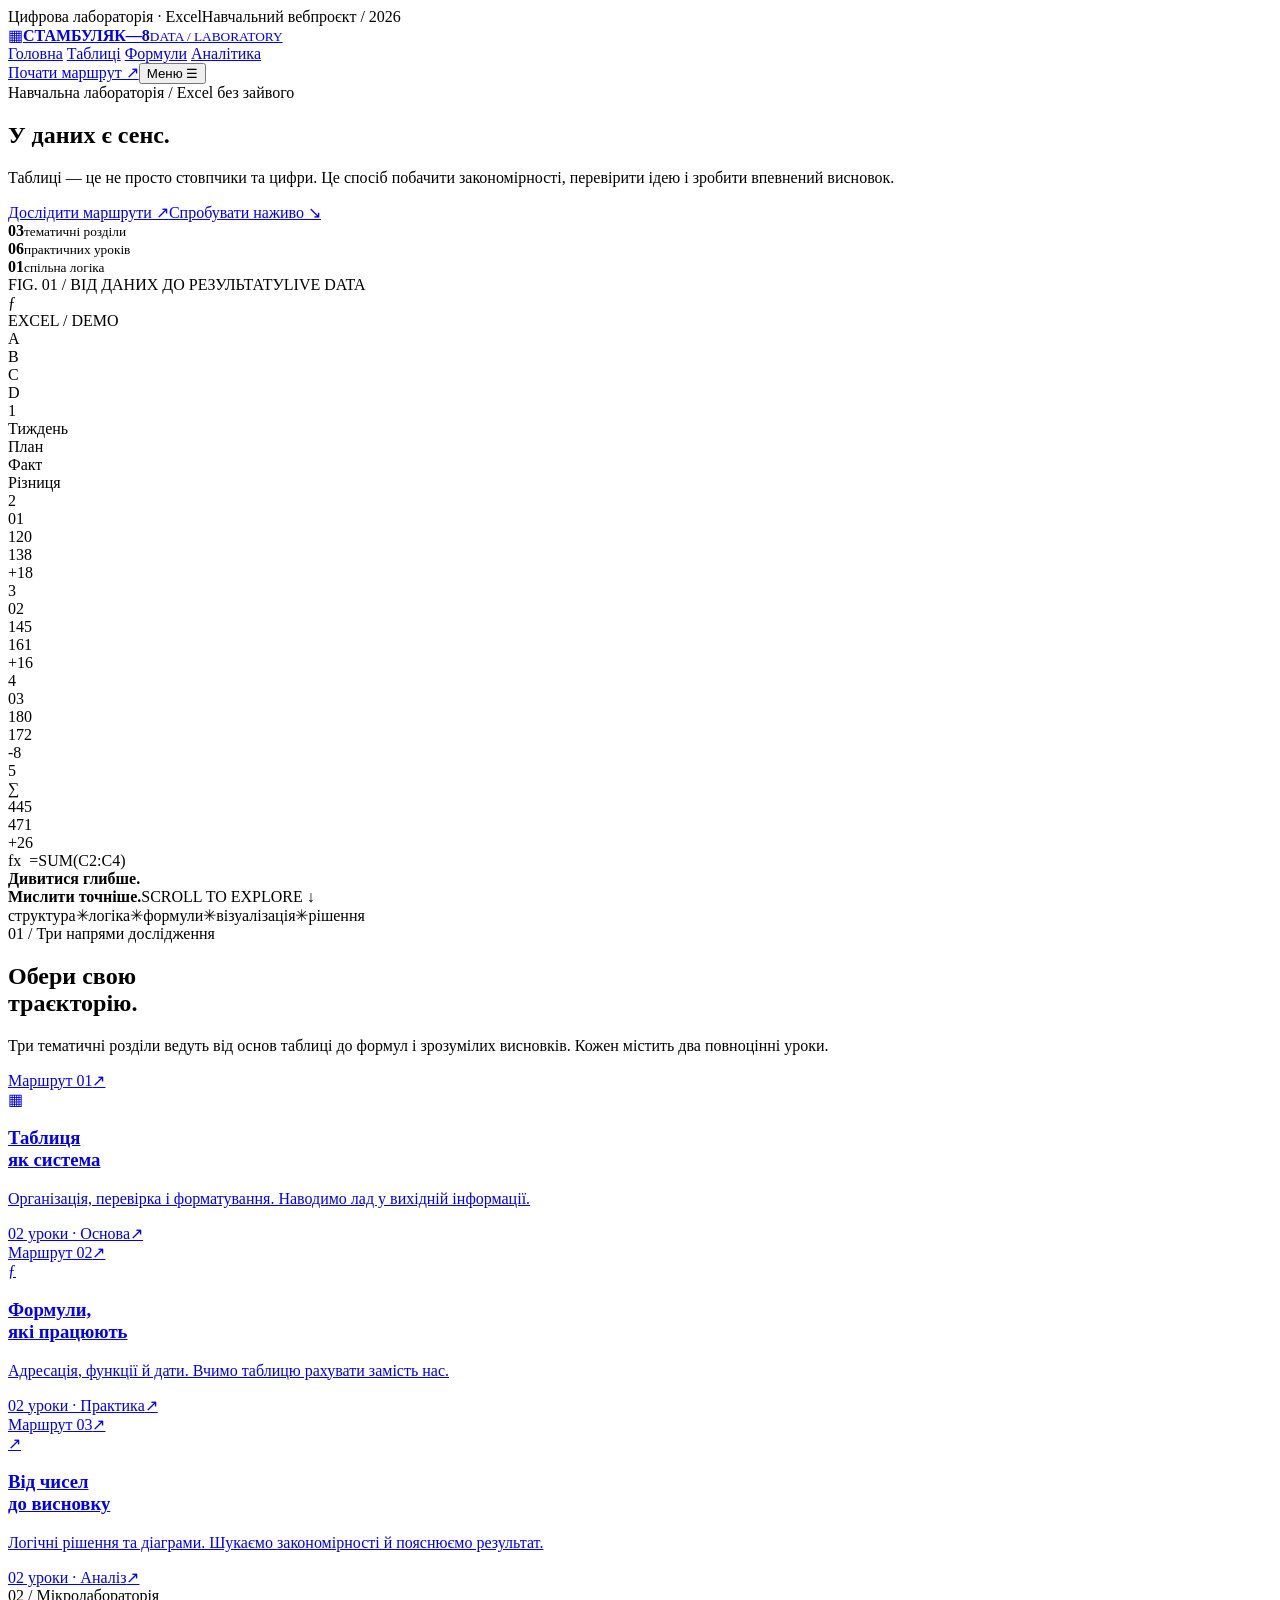
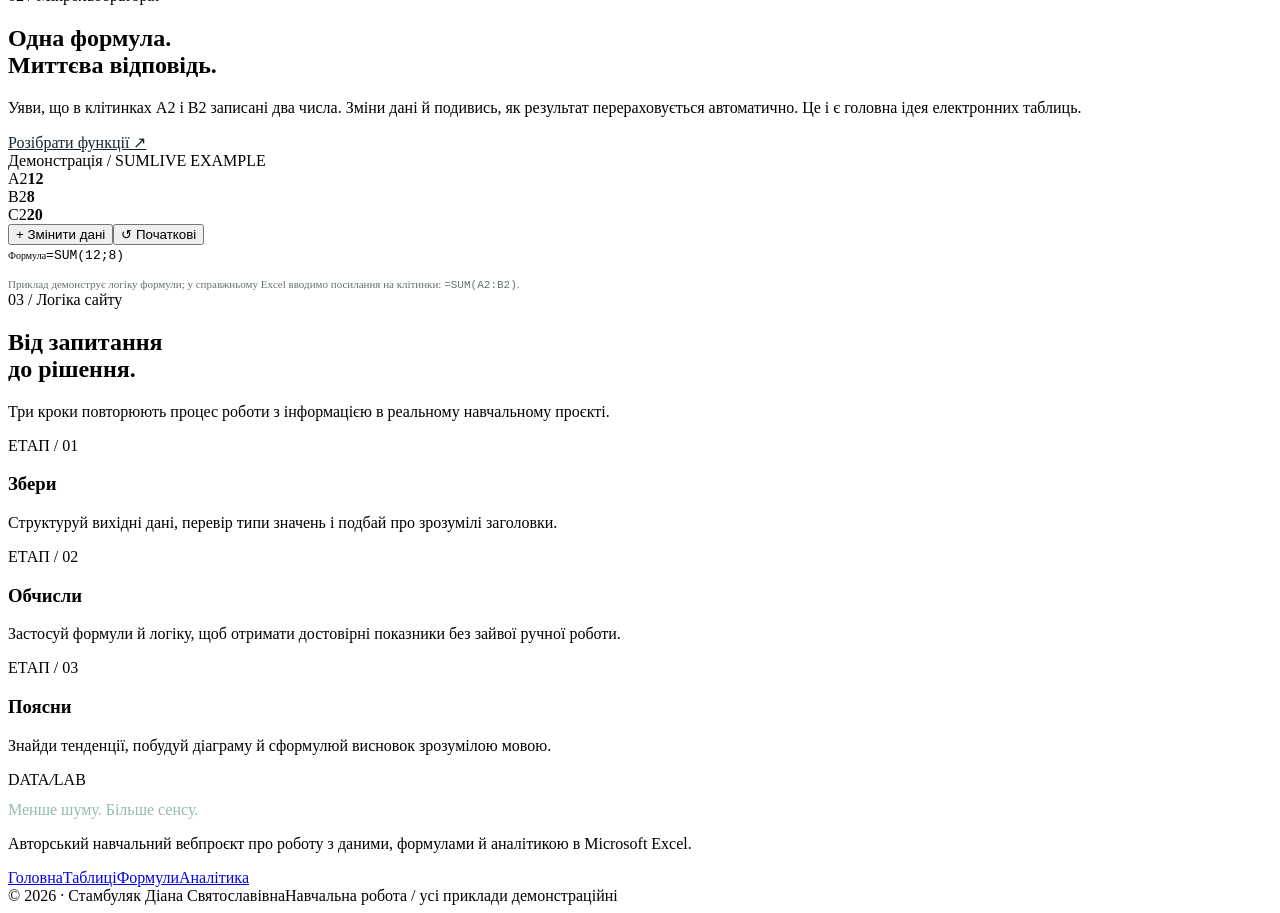
==== index.html @ e3fb2f19 "Add files via upload" ====
<!doctype html>
<html lang="uk"><head><meta charset="utf-8"><meta name="viewport" content="width=device-width,initial-scale=1">
<title>Дані мають сенс — Стамбуляк-8</title><meta name="description" content="Авторський освітній сайт про роботу з даними в Excel: структура таблиць, формули, логіка й діаграми.">
<meta name="theme-color" content="#14202b"><link rel="icon" href="assets/favicon.svg" type="image/svg+xml"><link rel="stylesheet" href="assets/style.css">
</head><body><a class="skip-link" href="#content" style="position:absolute;top:-100px;left:0;background:white;padding:12px;z-index:99" onfocus="this.style.top='0'" onblur="this.style.top='-100px'">Перейти до змісту</a>
<div class="top-note"><div class="container"><span><span class="note-dot"></span>Цифрова лабораторія · Excel</span><span>Навчальний вебпроєкт / 2026</span></div></div>
<header class="site-header"><div class="container header-inner"><a class="brand" href="index.html" aria-label="На головну"><span class="brand-icon" aria-hidden="true">▦</span><span class="brand-text"><strong>СТАМБУЛЯК—8</strong><small>DATA / LABORATORY</small></span></a><nav class="main-nav" id="mainNav" aria-label="Основна навігація"><a class="nav-link active" href="index.html">Головна</a>
<a class="nav-link" href="topics/foundation.html">Таблиці</a>
<a class="nav-link" href="topics/formulas.html">Формули</a>
<a class="nav-link" href="topics/insights.html">Аналітика</a></nav><a class="header-action" href="topics/foundation.html">Почати маршрут ↗</a><button class="menu-btn" id="menuButton" aria-controls="mainNav" aria-expanded="false">Меню ☰</button></div></header>
<main id="content"><section class="home-hero"><div class="container hero-grid"><div class="hero-copy"><div class="vertical-kicker">Навчальна лабораторія / Excel без зайвого</div><h1>У даних є <span class="serif">сенс.</span></h1><p class="hero-lead">Таблиці — це не просто стовпчики та цифри. Це спосіб побачити закономірності, перевірити ідею і зробити впевнений висновок.</p><div class="hero-buttons"><a class="btn-primary" href="topics/foundation.html">Дослідити маршрути <span>↗</span></a><a class="btn-outline" href="#lab">Спробувати наживо ↘</a></div><div class="hero-micro"><div><strong>03</strong><small>тематичні розділи</small></div><div><strong>06</strong><small>практичних уроків</small></div><div><strong>01</strong><small>спільна логіка</small></div></div></div>
<div class="hero-art" role="img" aria-label="Авторська ілюстрація Excel-таблиці з формулою та виділеними клітинками"><div class="art-top"><span>FIG. 01 / ВІД ДАНИХ ДО РЕЗУЛЬТАТУ</span><span class="pulse">LIVE DATA</span></div><div class="art-orbit"></div><div class="art-giant">ƒ</div><div class="sheet-card"><div class="sheet-toolbar"><i class="window-dot"></i><i class="window-dot"></i><i class="window-dot"></i><span class="sheet-title">EXCEL / DEMO</span></div><div class="sheet-inner"><div class="grid-sheet"><div class="head"></div><div class="head">A</div><div class="head">B</div><div class="head">C</div><div class="head">D</div><div class="head">1</div><div>Тиждень</div><div>План</div><div>Факт</div><div>Різниця</div><div class="head">2</div><div>01</div><div>120</div><div>138</div><div class="result">+18</div><div class="head">3</div><div>02</div><div>145</div><div>161</div><div class="result">+16</div><div class="head">4</div><div>03</div><div>180</div><div>172</div><div>-8</div><div class="head">5</div><div>∑</div><div>445</div><div class="selected">471</div><div class="result">+26</div></div></div><div class="formula-strip">fx &nbsp;=SUM(C2:C4)</div></div><div class="art-bottom"><b>Дивитися глибше.<br>Мислити точніше.</b><span>SCROLL TO EXPLORE ↓</span></div></div></div></section>
<div class="ticker"><div class="container ticker-content"><span>структура</span><span class="asterisk">✳</span><span>логіка</span><span class="asterisk">✳</span><span>формули</span><span class="asterisk">✳</span><span>візуалізація</span><span class="asterisk">✳</span><span>рішення</span></div></div>
<section class="section" id="routes"><div class="container"><div class="section-header"><div><span class="eyebrow">01 / Три напрями дослідження</span><h2>Обери свою<br><span class="serif">траєкторію.</span></h2></div><p>Три тематичні розділи ведуть від основ таблиці до формул і зрозумілих висновків. Кожен містить два повноцінні уроки.</p></div><div class="route-grid">
<a class="route-card route-1" href="topics/foundation.html"><div class="topline"><span>Маршрут 01</span><span>↗</span></div><div class="route-bubble">▦</div><h3>Таблиця<br>як система</h3><p>Організація, перевірка і форматування. Наводимо лад у вихідній інформації.</p><div class="card-bottom"><span>02 уроки · Основа</span><span class="arrow">↗</span></div></a>
<a class="route-card route-2" href="topics/formulas.html"><div class="topline"><span>Маршрут 02</span><span>↗</span></div><div class="route-bubble">ƒ</div><h3>Формули,<br>які працюють</h3><p>Адресація, функції й дати. Вчимо таблицю рахувати замість нас.</p><div class="card-bottom"><span>02 уроки · Практика</span><span class="arrow">↗</span></div></a>
<a class="route-card route-3" href="topics/insights.html"><div class="topline"><span>Маршрут 03</span><span>↗</span></div><div class="route-bubble">↗</div><h3>Від чисел<br>до висновку</h3><p>Логічні рішення та діаграми. Шукаємо закономірності й пояснюємо результат.</p><div class="card-bottom"><span>02 уроки · Аналіз</span><span class="arrow">↗</span></div></a>
</div></div></section>
<section class="lab-strip" id="lab"><div class="container lab-grid"><div><span class="eyebrow" style="color:var(--mint)">02 / Мікролабораторія</span><h2>Одна формула.<br><span class="serif" style="color:var(--citron)">Миттєва відповідь.</span></h2><p>Уяви, що в клітинках A2 і B2 записані два числа. Зміни дані й подивись, як результат перераховується автоматично. Це і є головна ідея електронних таблиць.</p><a class="btn-outline" style="color:#17242b;margin-top:12px" href="lessons/functions.html">Розібрати функції ↗</a></div><div class="interactive-box"><div class="ibox-top"><span>Демонстрація / SUM</span><span>LIVE EXAMPLE</span></div><div class="cell-row"><div class="mini-cell"><label>A2</label><strong id="liveA">12</strong></div><div class="mini-cell"><label>B2</label><strong id="liveB">8</strong></div><div class="mini-cell result"><label>C2</label><strong id="liveC">20</strong></div></div><div class="lab-actions"><button id="plusDemo" type="button">+ Змінити дані</button><button id="resetDemo" type="button">↺ Початкові</button></div><div class="formula-inline"><span class="eyebrow" style="font-size:10px">Формула</span><code id="sumFormula">=SUM(12;8)</code></div><p style="font-size:11px;color:#66726c;margin:15px 0 0">Приклад демонструє логіку формули; у справжньому Excel вводимо посилання на клітинки: <code>=SUM(A2:B2)</code>.</p></div></div></section>
<section class="section content-band"><div class="container"><div class="section-header"><div><span class="eyebrow">03 / Логіка сайту</span><h2>Від запитання<br><span class="serif">до рішення.</span></h2></div><p>Три кроки повторюють процес роботи з інформацією в реальному навчальному проєкті.</p></div><div class="steps-grid"><div class="step"><div class="num">ЕТАП / 01</div><h3>Збери</h3><p>Структуруй вихідні дані, перевір типи значень і подбай про зрозумілі заголовки.</p></div><div class="step"><div class="num">ЕТАП / 02</div><h3>Обчисли</h3><p>Застосуй формули й логіку, щоб отримати достовірні показники без зайвої ручної роботи.</p></div><div class="step"><div class="num">ЕТАП / 03</div><h3>Поясни</h3><p>Знайди тенденції, побудуй діаграму й сформулюй висновок зрозумілою мовою.</p></div></div></div></section></main>
<footer class="footer"><div class="container"><div class="footer-top"><div><div class="footer-logo">DATA<em>/</em>LAB</div><div class="eyebrow" style="color:#94bdab;margin-top:12px">Менше шуму. Більше сенсу.</div></div><div><p class="footer-copy">Авторський навчальний вебпроєкт про роботу з даними, формулами й аналітикою в Microsoft Excel.</p><nav class="footer-links" aria-label="Навігація внизу"><a href="index.html">Головна</a><a href="topics/foundation.html">Таблиці</a><a href="topics/formulas.html">Формули</a><a href="topics/insights.html">Аналітика</a></nav></div></div><div class="footer-bottom"><span>© 2026 · Стамбуляк Діана Святославівна</span><span>Навчальна робота / усі приклади демонстраційні</span></div></div></footer>
<script src="assets/site.js" defer></script></body></html>
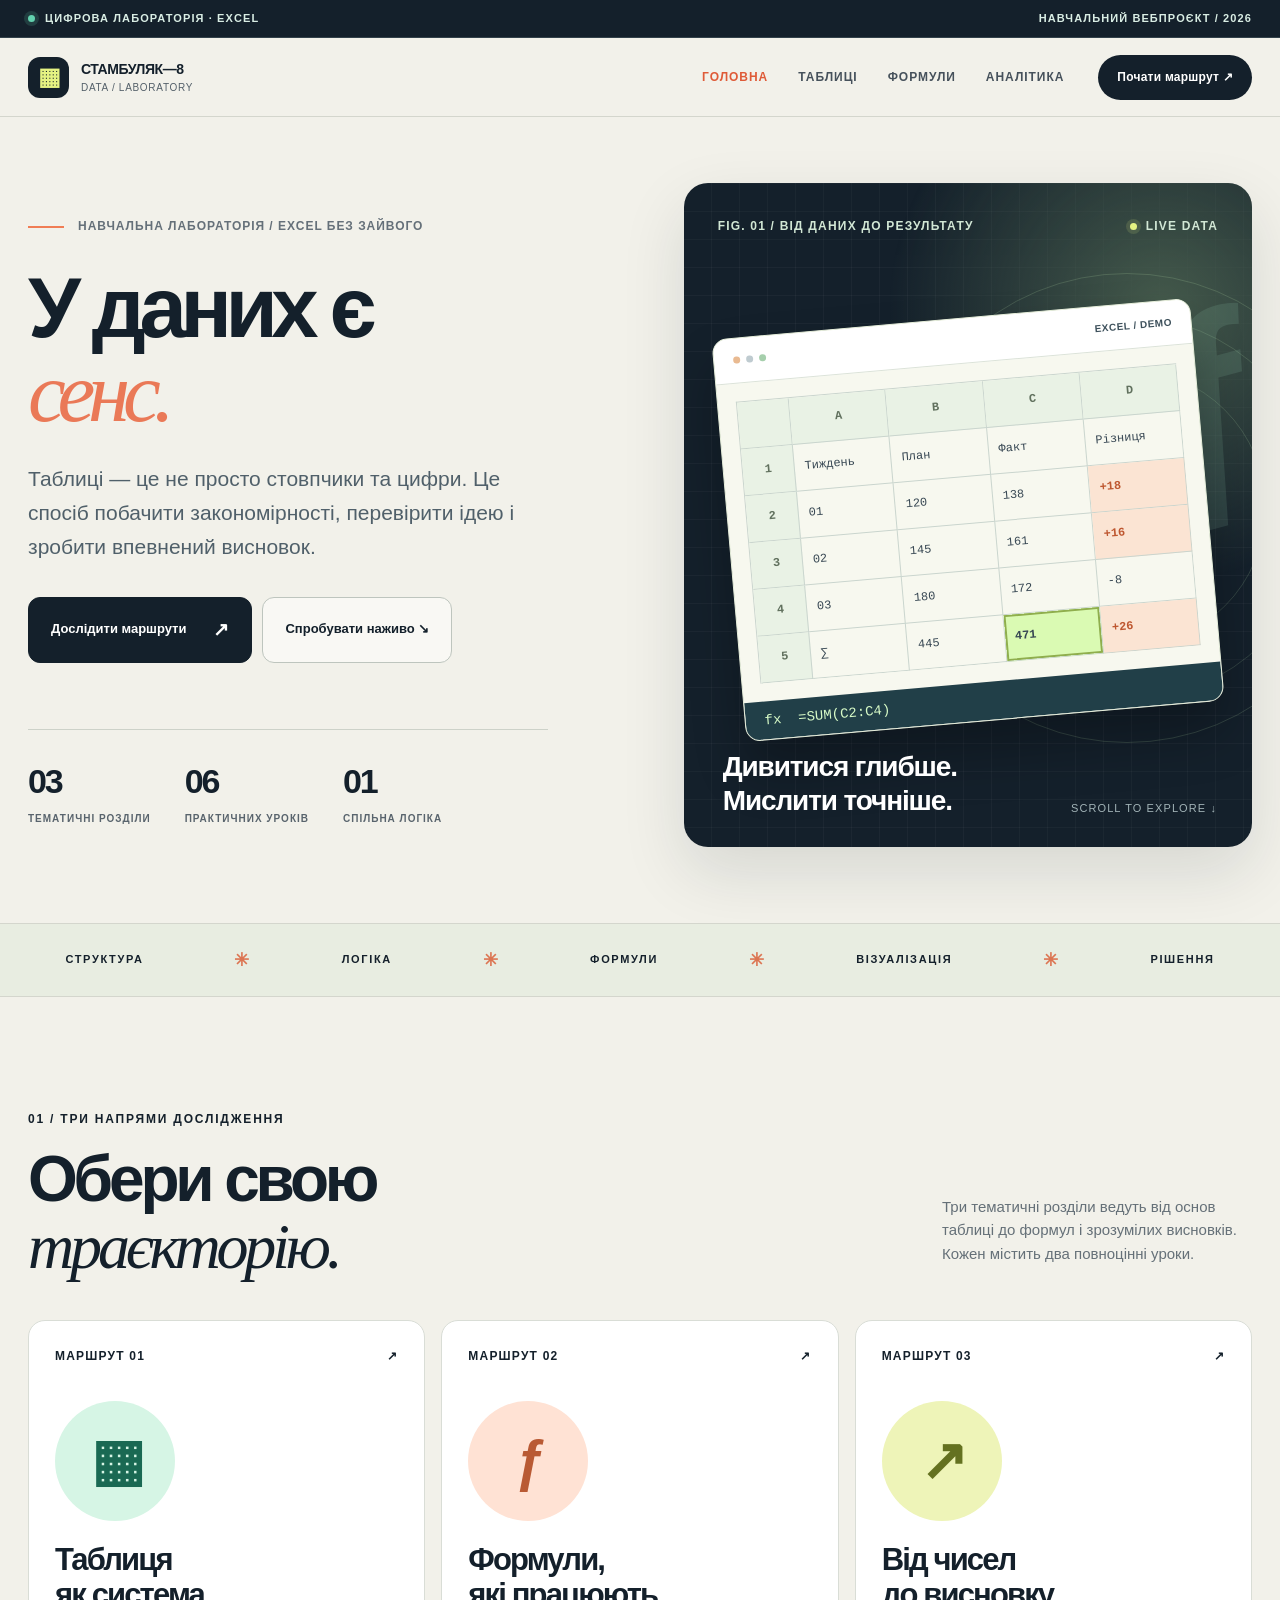
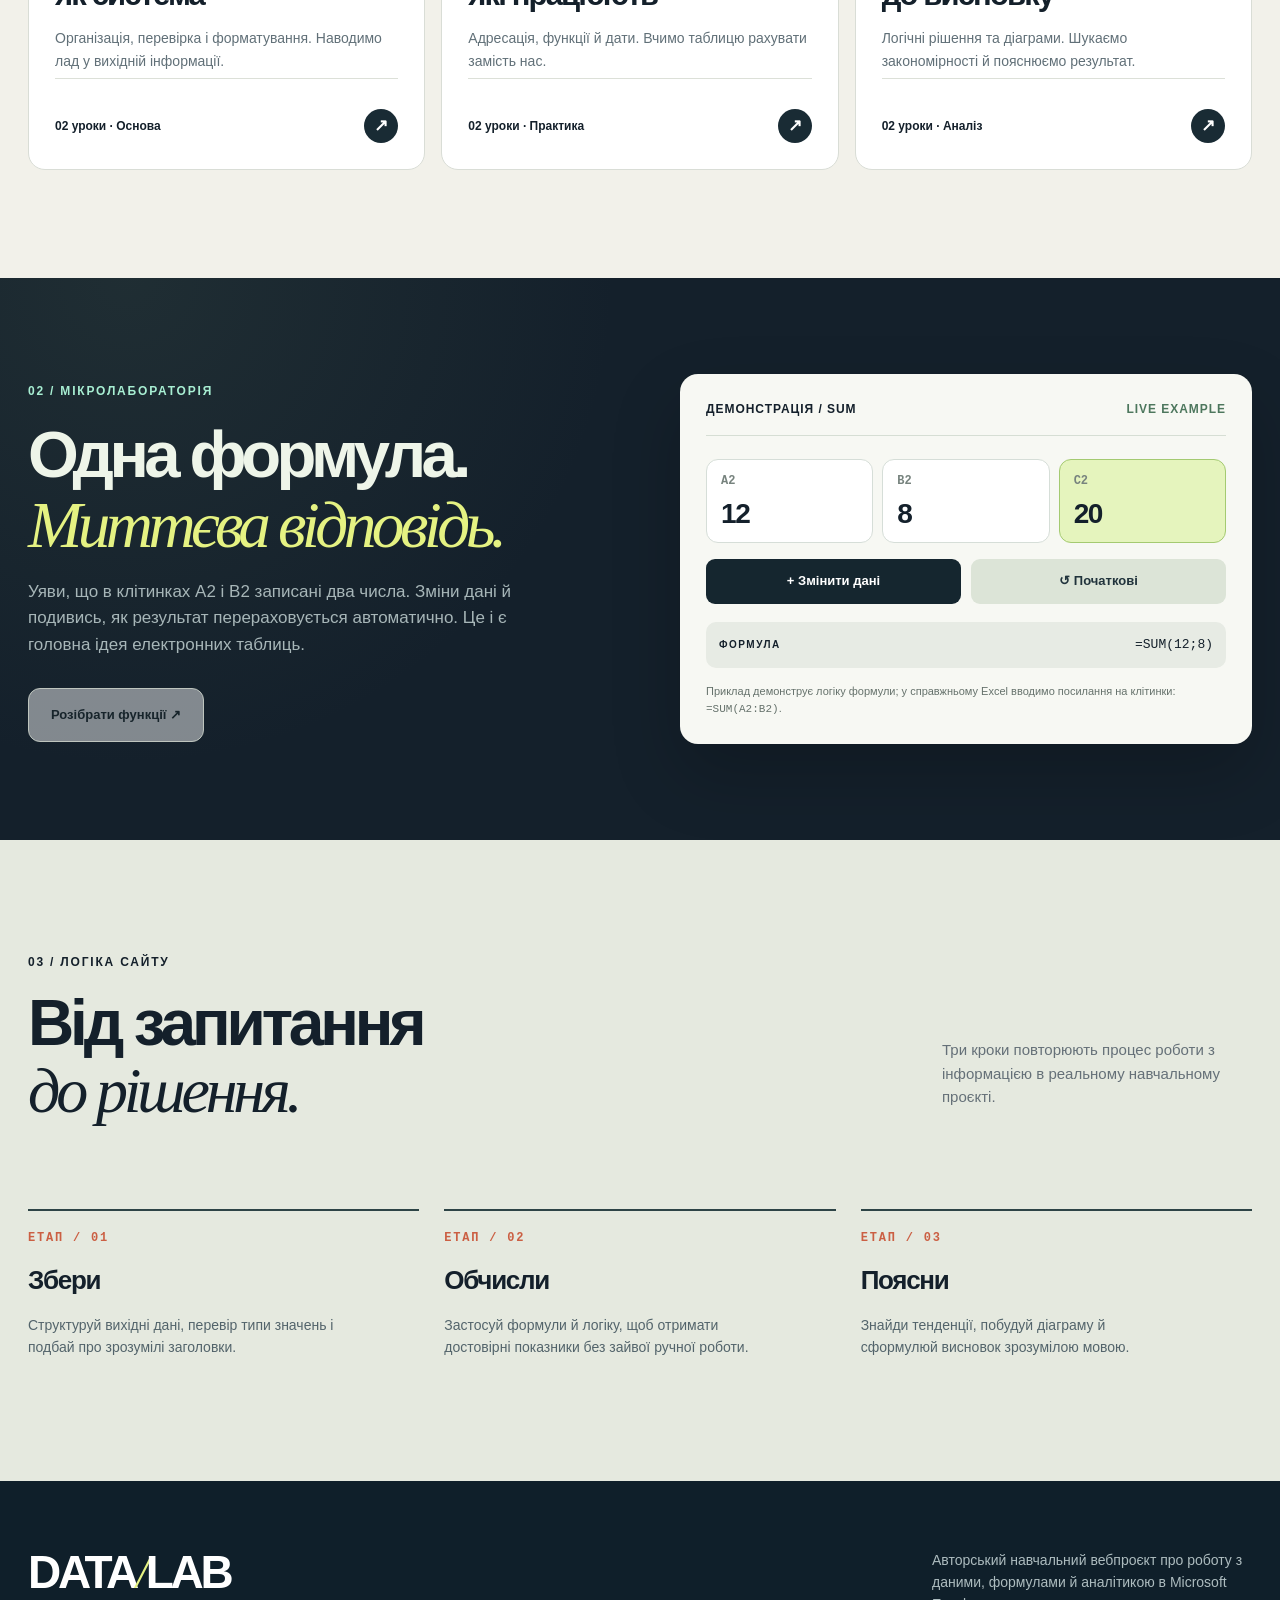
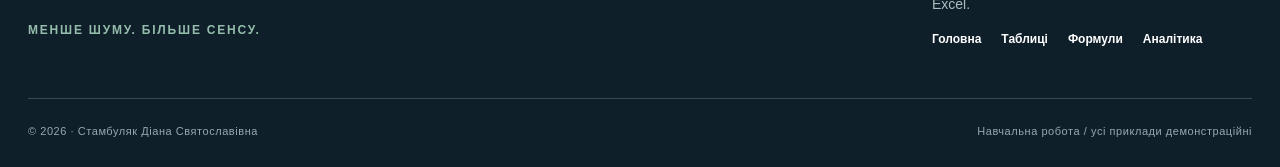
==== commit 7081f817: "Add files via upload" ====
--- a/index.html
+++ b/index.html
@@ -1,22 +1,22 @@
 <!doctype html>
 <html lang="uk"><head><meta charset="utf-8"><meta name="viewport" content="width=device-width,initial-scale=1">
 <title>Дані мають сенс — Стамбуляк-8</title><meta name="description" content="Авторський освітній сайт про роботу з даними в Excel: структура таблиць, формули, логіка й діаграми.">
-<meta name="theme-color" content="#14202b"><link rel="icon" href="assets/favicon.svg" type="image/svg+xml"><link rel="stylesheet" href="assets/style.css">
+<meta name="theme-color" content="#14202b"><link rel="icon" href="favicon.svg" type="image/svg+xml"><link rel="stylesheet" href="style.css">
 </head><body><a class="skip-link" href="#content" style="position:absolute;top:-100px;left:0;background:white;padding:12px;z-index:99" onfocus="this.style.top='0'" onblur="this.style.top='-100px'">Перейти до змісту</a>
 <div class="top-note"><div class="container"><span><span class="note-dot"></span>Цифрова лабораторія · Excel</span><span>Навчальний вебпроєкт / 2026</span></div></div>
 <header class="site-header"><div class="container header-inner"><a class="brand" href="index.html" aria-label="На головну"><span class="brand-icon" aria-hidden="true">▦</span><span class="brand-text"><strong>СТАМБУЛЯК—8</strong><small>DATA / LABORATORY</small></span></a><nav class="main-nav" id="mainNav" aria-label="Основна навігація"><a class="nav-link active" href="index.html">Головна</a>
-<a class="nav-link" href="topics/foundation.html">Таблиці</a>
-<a class="nav-link" href="topics/formulas.html">Формули</a>
-<a class="nav-link" href="topics/insights.html">Аналітика</a></nav><a class="header-action" href="topics/foundation.html">Почати маршрут ↗</a><button class="menu-btn" id="menuButton" aria-controls="mainNav" aria-expanded="false">Меню ☰</button></div></header>
-<main id="content"><section class="home-hero"><div class="container hero-grid"><div class="hero-copy"><div class="vertical-kicker">Навчальна лабораторія / Excel без зайвого</div><h1>У даних є <span class="serif">сенс.</span></h1><p class="hero-lead">Таблиці — це не просто стовпчики та цифри. Це спосіб побачити закономірності, перевірити ідею і зробити впевнений висновок.</p><div class="hero-buttons"><a class="btn-primary" href="topics/foundation.html">Дослідити маршрути <span>↗</span></a><a class="btn-outline" href="#lab">Спробувати наживо ↘</a></div><div class="hero-micro"><div><strong>03</strong><small>тематичні розділи</small></div><div><strong>06</strong><small>практичних уроків</small></div><div><strong>01</strong><small>спільна логіка</small></div></div></div>
+<a class="nav-link" href="foundation.html">Таблиці</a>
+<a class="nav-link" href="formulas.html">Формули</a>
+<a class="nav-link" href="insights.html">Аналітика</a></nav><a class="header-action" href="foundation.html">Почати маршрут ↗</a><button class="menu-btn" id="menuButton" aria-controls="mainNav" aria-expanded="false">Меню ☰</button></div></header>
+<main id="content"><section class="home-hero"><div class="container hero-grid"><div class="hero-copy"><div class="vertical-kicker">Навчальна лабораторія / Excel без зайвого</div><h1>У даних є <span class="serif">сенс.</span></h1><p class="hero-lead">Таблиці — це не просто стовпчики та цифри. Це спосіб побачити закономірності, перевірити ідею і зробити впевнений висновок.</p><div class="hero-buttons"><a class="btn-primary" href="foundation.html">Дослідити маршрути <span>↗</span></a><a class="btn-outline" href="#lab">Спробувати наживо ↘</a></div><div class="hero-micro"><div><strong>03</strong><small>тематичні розділи</small></div><div><strong>06</strong><small>практичних уроків</small></div><div><strong>01</strong><small>спільна логіка</small></div></div></div>
 <div class="hero-art" role="img" aria-label="Авторська ілюстрація Excel-таблиці з формулою та виділеними клітинками"><div class="art-top"><span>FIG. 01 / ВІД ДАНИХ ДО РЕЗУЛЬТАТУ</span><span class="pulse">LIVE DATA</span></div><div class="art-orbit"></div><div class="art-giant">ƒ</div><div class="sheet-card"><div class="sheet-toolbar"><i class="window-dot"></i><i class="window-dot"></i><i class="window-dot"></i><span class="sheet-title">EXCEL / DEMO</span></div><div class="sheet-inner"><div class="grid-sheet"><div class="head"></div><div class="head">A</div><div class="head">B</div><div class="head">C</div><div class="head">D</div><div class="head">1</div><div>Тиждень</div><div>План</div><div>Факт</div><div>Різниця</div><div class="head">2</div><div>01</div><div>120</div><div>138</div><div class="result">+18</div><div class="head">3</div><div>02</div><div>145</div><div>161</div><div class="result">+16</div><div class="head">4</div><div>03</div><div>180</div><div>172</div><div>-8</div><div class="head">5</div><div>∑</div><div>445</div><div class="selected">471</div><div class="result">+26</div></div></div><div class="formula-strip">fx &nbsp;=SUM(C2:C4)</div></div><div class="art-bottom"><b>Дивитися глибше.<br>Мислити точніше.</b><span>SCROLL TO EXPLORE ↓</span></div></div></div></section>
 <div class="ticker"><div class="container ticker-content"><span>структура</span><span class="asterisk">✳</span><span>логіка</span><span class="asterisk">✳</span><span>формули</span><span class="asterisk">✳</span><span>візуалізація</span><span class="asterisk">✳</span><span>рішення</span></div></div>
 <section class="section" id="routes"><div class="container"><div class="section-header"><div><span class="eyebrow">01 / Три напрями дослідження</span><h2>Обери свою<br><span class="serif">траєкторію.</span></h2></div><p>Три тематичні розділи ведуть від основ таблиці до формул і зрозумілих висновків. Кожен містить два повноцінні уроки.</p></div><div class="route-grid">
-<a class="route-card route-1" href="topics/foundation.html"><div class="topline"><span>Маршрут 01</span><span>↗</span></div><div class="route-bubble">▦</div><h3>Таблиця<br>як система</h3><p>Організація, перевірка і форматування. Наводимо лад у вихідній інформації.</p><div class="card-bottom"><span>02 уроки · Основа</span><span class="arrow">↗</span></div></a>
-<a class="route-card route-2" href="topics/formulas.html"><div class="topline"><span>Маршрут 02</span><span>↗</span></div><div class="route-bubble">ƒ</div><h3>Формули,<br>які працюють</h3><p>Адресація, функції й дати. Вчимо таблицю рахувати замість нас.</p><div class="card-bottom"><span>02 уроки · Практика</span><span class="arrow">↗</span></div></a>
-<a class="route-card route-3" href="topics/insights.html"><div class="topline"><span>Маршрут 03</span><span>↗</span></div><div class="route-bubble">↗</div><h3>Від чисел<br>до висновку</h3><p>Логічні рішення та діаграми. Шукаємо закономірності й пояснюємо результат.</p><div class="card-bottom"><span>02 уроки · Аналіз</span><span class="arrow">↗</span></div></a>
+<a class="route-card route-1" href="foundation.html"><div class="topline"><span>Маршрут 01</span><span>↗</span></div><div class="route-bubble">▦</div><h3>Таблиця<br>як система</h3><p>Організація, перевірка і форматування. Наводимо лад у вихідній інформації.</p><div class="card-bottom"><span>02 уроки · Основа</span><span class="arrow">↗</span></div></a>
+<a class="route-card route-2" href="formulas.html"><div class="topline"><span>Маршрут 02</span><span>↗</span></div><div class="route-bubble">ƒ</div><h3>Формули,<br>які працюють</h3><p>Адресація, функції й дати. Вчимо таблицю рахувати замість нас.</p><div class="card-bottom"><span>02 уроки · Практика</span><span class="arrow">↗</span></div></a>
+<a class="route-card route-3" href="insights.html"><div class="topline"><span>Маршрут 03</span><span>↗</span></div><div class="route-bubble">↗</div><h3>Від чисел<br>до висновку</h3><p>Логічні рішення та діаграми. Шукаємо закономірності й пояснюємо результат.</p><div class="card-bottom"><span>02 уроки · Аналіз</span><span class="arrow">↗</span></div></a>
 </div></div></section>
-<section class="lab-strip" id="lab"><div class="container lab-grid"><div><span class="eyebrow" style="color:var(--mint)">02 / Мікролабораторія</span><h2>Одна формула.<br><span class="serif" style="color:var(--citron)">Миттєва відповідь.</span></h2><p>Уяви, що в клітинках A2 і B2 записані два числа. Зміни дані й подивись, як результат перераховується автоматично. Це і є головна ідея електронних таблиць.</p><a class="btn-outline" style="color:#17242b;margin-top:12px" href="lessons/functions.html">Розібрати функції ↗</a></div><div class="interactive-box"><div class="ibox-top"><span>Демонстрація / SUM</span><span>LIVE EXAMPLE</span></div><div class="cell-row"><div class="mini-cell"><label>A2</label><strong id="liveA">12</strong></div><div class="mini-cell"><label>B2</label><strong id="liveB">8</strong></div><div class="mini-cell result"><label>C2</label><strong id="liveC">20</strong></div></div><div class="lab-actions"><button id="plusDemo" type="button">+ Змінити дані</button><button id="resetDemo" type="button">↺ Початкові</button></div><div class="formula-inline"><span class="eyebrow" style="font-size:10px">Формула</span><code id="sumFormula">=SUM(12;8)</code></div><p style="font-size:11px;color:#66726c;margin:15px 0 0">Приклад демонструє логіку формули; у справжньому Excel вводимо посилання на клітинки: <code>=SUM(A2:B2)</code>.</p></div></div></section>
+<section class="lab-strip" id="lab"><div class="container lab-grid"><div><span class="eyebrow" style="color:var(--mint)">02 / Мікролабораторія</span><h2>Одна формула.<br><span class="serif" style="color:var(--citron)">Миттєва відповідь.</span></h2><p>Уяви, що в клітинках A2 і B2 записані два числа. Зміни дані й подивись, як результат перераховується автоматично. Це і є головна ідея електронних таблиць.</p><a class="btn-outline" style="color:#17242b;margin-top:12px" href="functions.html">Розібрати функції ↗</a></div><div class="interactive-box"><div class="ibox-top"><span>Демонстрація / SUM</span><span>LIVE EXAMPLE</span></div><div class="cell-row"><div class="mini-cell"><label>A2</label><strong id="liveA">12</strong></div><div class="mini-cell"><label>B2</label><strong id="liveB">8</strong></div><div class="mini-cell result"><label>C2</label><strong id="liveC">20</strong></div></div><div class="lab-actions"><button id="plusDemo" type="button">+ Змінити дані</button><button id="resetDemo" type="button">↺ Початкові</button></div><div class="formula-inline"><span class="eyebrow" style="font-size:10px">Формула</span><code id="sumFormula">=SUM(12;8)</code></div><p style="font-size:11px;color:#66726c;margin:15px 0 0">Приклад демонструє логіку формули; у справжньому Excel вводимо посилання на клітинки: <code>=SUM(A2:B2)</code>.</p></div></div></section>
 <section class="section content-band"><div class="container"><div class="section-header"><div><span class="eyebrow">03 / Логіка сайту</span><h2>Від запитання<br><span class="serif">до рішення.</span></h2></div><p>Три кроки повторюють процес роботи з інформацією в реальному навчальному проєкті.</p></div><div class="steps-grid"><div class="step"><div class="num">ЕТАП / 01</div><h3>Збери</h3><p>Структуруй вихідні дані, перевір типи значень і подбай про зрозумілі заголовки.</p></div><div class="step"><div class="num">ЕТАП / 02</div><h3>Обчисли</h3><p>Застосуй формули й логіку, щоб отримати достовірні показники без зайвої ручної роботи.</p></div><div class="step"><div class="num">ЕТАП / 03</div><h3>Поясни</h3><p>Знайди тенденції, побудуй діаграму й сформулюй висновок зрозумілою мовою.</p></div></div></div></section></main>
-<footer class="footer"><div class="container"><div class="footer-top"><div><div class="footer-logo">DATA<em>/</em>LAB</div><div class="eyebrow" style="color:#94bdab;margin-top:12px">Менше шуму. Більше сенсу.</div></div><div><p class="footer-copy">Авторський навчальний вебпроєкт про роботу з даними, формулами й аналітикою в Microsoft Excel.</p><nav class="footer-links" aria-label="Навігація внизу"><a href="index.html">Головна</a><a href="topics/foundation.html">Таблиці</a><a href="topics/formulas.html">Формули</a><a href="topics/insights.html">Аналітика</a></nav></div></div><div class="footer-bottom"><span>© 2026 · Стамбуляк Діана Святославівна</span><span>Навчальна робота / усі приклади демонстраційні</span></div></div></footer>
-<script src="assets/site.js" defer></script></body></html>+<footer class="footer"><div class="container"><div class="footer-top"><div><div class="footer-logo">DATA<em>/</em>LAB</div><div class="eyebrow" style="color:#94bdab;margin-top:12px">Менше шуму. Більше сенсу.</div></div><div><p class="footer-copy">Авторський навчальний вебпроєкт про роботу з даними, формулами й аналітикою в Microsoft Excel.</p><nav class="footer-links" aria-label="Навігація внизу"><a href="index.html">Головна</a><a href="foundation.html">Таблиці</a><a href="formulas.html">Формули</a><a href="insights.html">Аналітика</a></nav></div></div><div class="footer-bottom"><span>© 2026 · Стамбуляк Діана Святославівна</span><span>Навчальна робота / усі приклади демонстраційні</span></div></div></footer>
+<script src="site.js" defer></script></body></html>
--- a/style.css
+++ b/style.css
@@ -0,0 +1,21 @@
+@import url('https://fonts.googleapis.com/css2?family=DM+Sans:wght@400;500;600;700;800&family=Manrope:wght@400;500;600;700;800&display=swap');
+:root{--paper:#f2f1ea;--paper2:#e8e9df;--ink:#14202b;--muted:#55616a;--line:#d4d6cd;--white:#fff;--mint:#a8efd3;--mint2:#62d1ae;--orange:#ff996c;--citron:#e5f282;--shadow:0 25px 65px rgba(15,32,38,.12);--radius:22px;--max:1260px;}
+*{box-sizing:border-box}html{scroll-behavior:smooth}body{background:var(--paper);margin:0;color:var(--ink);font-family:'Manrope','Segoe UI',Arial,sans-serif;line-height:1.57;font-size:16px;-webkit-font-smoothing:antialiased}::selection{background:var(--citron);color:var(--ink)}a{color:inherit;text-decoration:none}a:focus-visible,button:focus-visible,input:focus-visible{outline:3px solid #f28146;outline-offset:3px}button,input{font:inherit}button{cursor:pointer}img,svg{max-width:100%}.container{width:min(var(--max),calc(100% - 56px));margin:0 auto}.eyebrow{font-weight:800;text-transform:uppercase;letter-spacing:.15em;font-size:12px}.mono{font-family:ui-monospace,SFMono-Regular,Consolas,monospace}.serif{font-family:Georgia,'Times New Roman',serif;font-style:italic;font-weight:400}.muted{color:var(--muted)}
+.site-header{position:sticky;top:0;background:rgba(242,241,234,.94);backdrop-filter:blur(18px);border-bottom:1px solid var(--line);z-index:30}.header-inner{min-height:78px;display:flex;align-items:center;gap:34px}.brand{display:inline-flex;align-items:center;gap:12px;min-width:222px}.brand-icon{display:grid;place-items:center;background:var(--ink);color:var(--citron);border-radius:12px;width:41px;height:41px;line-height:1;font-size:24px;font-weight:800;letter-spacing:-.08em}.brand-text{display:flex;flex-direction:column;line-height:1.18}.brand-text strong{font-size:14px;font-weight:800;letter-spacing:-.03em}.brand-text small{font-size:10px;letter-spacing:.07em;color:var(--muted);text-transform:uppercase;margin-top:5px}.main-nav{display:flex;align-items:center;gap:30px;margin-left:auto}.nav-link{font-size:12px;text-transform:uppercase;letter-spacing:.08em;font-weight:800;color:#46515b;transition:color .15s}.nav-link:hover,.nav-link.active{color:#df5b38}.header-action{border-radius:999px;padding:13px 19px;background:var(--ink);color:#fff;font-weight:800;font-size:12px;letter-spacing:.02em;white-space:nowrap;transition:transform .2s,background .2s}.header-action:hover{transform:translateY(-2px);background:#344a55}.menu-btn{display:none;margin-left:auto;background:transparent;border:1px solid var(--line);padding:9px 12px;border-radius:10px;font-size:13px;font-weight:700}
+.top-note{background:var(--ink);color:#d9ede4;border-bottom:1px solid #33424b}.top-note .container{display:flex;justify-content:space-between;align-items:center;gap:15px;padding:10px 0;font-size:11px;letter-spacing:.1em;text-transform:uppercase;font-weight:800}.note-dot{width:7px;height:7px;background:var(--mint2);display:inline-block;border-radius:50%;margin-right:10px;box-shadow:0 0 0 4px rgba(98,209,174,.16)}
+.home-hero{padding:66px 0 76px;position:relative;overflow:hidden}.hero-grid{display:grid;grid-template-columns:1.04fr .96fr;gap:40px;align-items:stretch}.hero-copy{padding:34px 0 20px}.vertical-kicker{display:flex;align-items:center;gap:14px;color:#657079;font-size:12px;letter-spacing:.08em;text-transform:uppercase;font-weight:800}.vertical-kicker::before{content:'';width:36px;height:2px;background:#f07d55}.home-hero h1{font-size:clamp(60px,6.65vw,108px);letter-spacing:-.075em;line-height:.99;margin:30px 0 27px;font-weight:800;max-width:700px}.home-hero h1 .serif{color:#ea7957;display:block;letter-spacing:-.085em}.hero-lead{font-size:clamp(17px,1.65vw,21px);max-width:520px;line-height:1.62;color:#50606a;margin:0 0 33px}.btn-primary{display:inline-flex;align-items:center;gap:27px;padding:17px 22px;background:var(--ink);color:white;border-radius:12px;font-size:13px;font-weight:800;border:1px solid var(--ink);transition:transform .2s,background .2s}.btn-primary:hover{transform:translateY(-3px);background:#334b55}.btn-primary span:last-child{font-size:19px}.btn-outline{display:inline-flex;align-items:center;gap:14px;padding:16px 22px;border:1px solid #bec5be;border-radius:12px;font-weight:800;font-size:13px;background:#fff7}.btn-outline:hover{border-color:var(--ink)}.hero-buttons{display:flex;flex-wrap:wrap;gap:10px}.hero-micro{display:flex;gap:34px;margin-top:66px;padding-top:25px;border-top:1px solid #cdd2c9;max-width:520px}.hero-micro div{display:flex;flex-direction:column;gap:3px}.hero-micro strong{font-weight:800;font-size:34px;letter-spacing:-.06em}.hero-micro small{text-transform:uppercase;letter-spacing:.1em;color:#59646d;font-size:10px;font-weight:800}
+.hero-art{position:relative;min-height:660px;background:var(--ink);overflow:hidden;border-radius:24px;box-shadow:var(--shadow);color:#fff;padding:34px;isolation:isolate}.hero-art:before{content:'';position:absolute;inset:0;background:radial-gradient(circle at 84% 19%,#526a55 0,transparent 38%),linear-gradient(90deg,transparent 95%,rgba(255,255,255,.045) 96%),linear-gradient(0deg,transparent 95%,rgba(255,255,255,.045) 96%);background-size:auto,28px 28px,28px 28px;opacity:.8;z-index:-1}.art-top{display:flex;justify-content:space-between;align-items:center;color:#d2e7d5;font-size:12px;font-weight:800;letter-spacing:.1em}.art-top .pulse{display:flex;align-items:center;gap:9px}.pulse:before{content:'';width:7px;height:7px;background:var(--citron);border-radius:50%;box-shadow:0 0 0 4px #d8e98324}.art-orbit{position:absolute;right:-110px;top:90px;width:470px;height:470px;border:1px solid #c2eab32b;border-radius:50%}.art-orbit:before,.art-orbit:after{content:'';position:absolute;border:1px solid #c2eab329;border-radius:50%;inset:42px}.art-orbit:after{inset:95px}.art-giant{position:absolute;right:14px;top:100px;font-size:235px;line-height:1;font-weight:800;letter-spacing:-.15em;color:#a6e9c8;opacity:.12;transform:rotate(-15deg)}.sheet-card{position:absolute;left:44px;top:135px;width:calc(100% - 88px);transform:rotate(-5deg);border-radius:15px;overflow:hidden;background:#f7f8ef;border:1px solid #e6eedb;box-shadow:0 30px 50px #0004}.sheet-toolbar{padding:14px 19px;display:flex;align-items:center;gap:6px;border-bottom:1px solid #dce3d9;background:#fff;font-size:10px;color:#3d505b;letter-spacing:.05em}.window-dot{width:7px;height:7px;background:#e9ba91;border-radius:50%}.window-dot:nth-child(2){background:#bfcbd0}.window-dot:nth-child(3){background:#a6cfac}.sheet-title{margin-left:auto;font-weight:800}.sheet-inner{padding:18px}.grid-sheet{display:grid;grid-template-columns:52px repeat(4,1fr);border-top:1px solid #cad5ce;border-left:1px solid #cad5ce;overflow:hidden;font-size:12px}.grid-sheet div{min-height:47px;display:flex;align-items:center;padding:10px;border-right:1px solid #cad5ce;border-bottom:1px solid #cad5ce;white-space:nowrap;color:#364652;font-family:ui-monospace,SFMono-Regular,Consolas,monospace}.grid-sheet .head{background:#e9f2e5;justify-content:center;font-weight:800;color:#61715e}.grid-sheet .selected{background:#dafab3;box-shadow:inset 0 0 0 2px #8fae4d;font-weight:900}.grid-sheet .result{background:#fbe4d3;color:#be5730;font-weight:800}.formula-strip{background:#213f48;color:#d7fac7;padding:11px 19px;font:14px ui-monospace,monospace}.art-bottom{position:absolute;bottom:29px;left:39px;right:35px;display:flex;align-items:flex-end;justify-content:space-between}.art-bottom b{font-size:28px;letter-spacing:-.04em;max-width:260px;line-height:1.2}.art-bottom span{color:#a2b3b7;font-size:11px;text-transform:uppercase;letter-spacing:.1em}
+.ticker{border-top:1px solid var(--line);border-bottom:1px solid var(--line);padding:22px 0;background:#e8ede1}.ticker-content{display:flex;justify-content:space-around;align-items:center;gap:16px;flex-wrap:wrap;font-size:11px;font-weight:900;letter-spacing:.15em;text-transform:uppercase}.ticker .asterisk{font-size:18px;color:#dc7552}
+.section{padding:108px 0}.section-header{display:flex;align-items:end;justify-content:space-between;gap:30px;margin-bottom:40px}.section-header h2,.section-header h3{font-size:clamp(39px,5vw,69px);letter-spacing:-.065em;line-height:1.05;margin:16px 0 0;max-width:700px}.section-header p{max-width:310px;color:#657078;font-size:15px}.route-grid{display:grid;grid-template-columns:repeat(3,1fr);gap:16px}.route-card{display:flex;flex-direction:column;background:#fff;border:1px solid #d9ddd6;border-radius:17px;padding:26px;min-height:450px;position:relative;overflow:hidden;transition:transform .22s,box-shadow .22s}.route-card:hover{transform:translateY(-7px);box-shadow:0 19px 50px #1828331a}.route-card .topline{display:flex;justify-content:space-between;align-items:center;font-size:12px;font-weight:800;text-transform:uppercase;letter-spacing:.1em}.route-bubble{margin:35px 0 21px;width:120px;height:120px;border-radius:50%;display:grid;place-items:center;font-size:57px;letter-spacing:-.09em;font-weight:800}.route-card h3{font-size:31px;letter-spacing:-.06em;line-height:1.14;margin:0 0 14px}.route-card p{font-size:14px;color:#617078;line-height:1.65;margin:0}.route-card .card-bottom{margin-top:auto;padding-top:30px;display:flex;align-items:center;justify-content:space-between;border-top:1px solid #dce0d8;gap:10px;font-size:12px;font-weight:800}.route-card .arrow{height:34px;width:34px;border-radius:50%;background:#192b34;color:#fff;display:grid;place-items:center;font-size:17px}.route-1 .route-bubble{background:#d6f5e5;color:#1a6953}.route-2 .route-bubble{background:#ffe2d4;color:#b95a34}.route-3 .route-bubble{background:#eef4b8;color:#647120}
+.lab-strip{background:var(--ink);color:#eef5e9;overflow:hidden;position:relative}.lab-strip:before{content:'';position:absolute;inset:0;background:radial-gradient(circle at 10% 0%,#4b625335,transparent 38%);pointer-events:none}.lab-grid{display:grid;grid-template-columns:1fr 1fr;gap:80px;align-items:center;padding:96px 0;position:relative}.lab-grid h2{font-size:clamp(40px,5.1vw,70px);line-height:1.07;letter-spacing:-.07em;margin:18px 0}.lab-grid p{color:#a7b6b8;font-size:17px;max-width:500px}.interactive-box{background:#f7f8f3;color:var(--ink);border-radius:18px;padding:26px;box-shadow:0 30px 70px #0003}.ibox-top{display:flex;justify-content:space-between;align-items:center;border-bottom:1px solid #d6ded4;padding-bottom:16px;margin-bottom:23px;font-size:12px;font-weight:800;text-transform:uppercase;letter-spacing:.08em}.ibox-top span:last-child{color:#4d775d}.cell-row{display:grid;grid-template-columns:repeat(3,1fr);gap:9px}.mini-cell{background:#fff;border:1px solid #d6ded8;border-radius:12px;padding:14px;display:flex;flex-direction:column;gap:12px}.mini-cell label{font:800 12px ui-monospace,monospace;color:#77837e}.mini-cell strong{font-size:28px;line-height:1;letter-spacing:-.05em}.mini-cell.result{background:#e5f4bd;border-color:#a4ca71}.lab-actions{display:flex;gap:10px;margin-top:16px}.lab-actions button{flex:1;background:#15262f;border:0;color:white;border-radius:9px;padding:12px 8px;font-size:13px;font-weight:800}.lab-actions button:last-child{background:#dce4d7;color:#21333c}.formula-inline{margin-top:18px;background:#e7ebe4;padding:13px;border-radius:10px;display:flex;align-items:center;justify-content:space-between;gap:10px;font-size:13px}.formula-inline code{font-family:ui-monospace,Consolas,monospace}.content-band{background:#e5e9df}.steps-grid{display:grid;grid-template-columns:repeat(3,1fr);gap:25px;padding-top:45px}.step{border-top:2px solid #2d4446;padding-top:20px}.step .num{font:800 12px ui-monospace,monospace;color:#cb5f43;letter-spacing:.15em}.step h3{font-size:26px;letter-spacing:-.05em;margin:15px 0 12px}.step p{font-size:14px;color:#53646b;max-width:320px}.footer{background:#0f1f2a;color:white;padding:55px 0 27px}.footer-top{display:flex;justify-content:space-between;gap:30px;align-items:flex-start}.footer-logo{font-size:46px;font-weight:800;letter-spacing:-.07em}.footer-logo em{font-family:Georgia,serif;color:var(--citron);font-weight:400}.footer-copy{max-width:320px;color:#adbcbf;font-size:14px}.footer-links{display:flex;gap:20px;flex-wrap:wrap;font-size:12px;font-weight:700}.footer-bottom{border-top:1px solid #384955;padding-top:24px;margin-top:50px;display:flex;gap:20px;justify-content:space-between;color:#98a7ae;font-size:11px;letter-spacing:.05em}
+/* topic page */
+.breadcrumb{display:flex;align-items:center;gap:11px;font-size:12px;color:#8a9896;font-weight:700;flex-wrap:wrap;margin-bottom:40px}.breadcrumb a{color:#cddbd1}.breadcrumb a:hover{color:#fff}.breadcrumb .sep{color:#72807c}.topic-hero{background:var(--ink);color:#fff;padding:55px 0 95px;position:relative;overflow:hidden}.topic-hero:before{content:'';width:550px;height:550px;border:1px solid #ffffff24;border-radius:50%;position:absolute;right:-70px;top:30px}.topic-hero:after{content:'';width:330px;height:330px;border:1px solid #ffffff22;border-radius:50%;position:absolute;right:40px;top:140px}.topic-hero .container{position:relative;z-index:1}.topic-index{color:var(--accent,var(--mint));letter-spacing:.14em;font-weight:800;font-size:12px;text-transform:uppercase}.topic-hero h1{font-size:clamp(52px,7vw,93px);max-width:940px;line-height:1.04;letter-spacing:-.074em;margin:22px 0}.topic-hero .lead{font-size:20px;color:#b7c6c5;max-width:665px;line-height:1.65}.topic-hero .topic-mark{position:absolute;bottom:-45px;right:6px;font-size:200px;font-weight:800;opacity:.06;line-height:1;pointer-events:none}.topic-meta{margin-top:45px;display:flex;flex-wrap:wrap;gap:20px}.topic-meta span{display:inline-block;border:1px solid #4a6065;border-radius:99px;padding:10px 16px;font-size:11px;text-transform:uppercase;letter-spacing:.08em;color:#c8dbd0;font-weight:800}.topic-body{padding:90px 0 115px}.topic-intro{display:grid;grid-template-columns:.8fr 1.2fr;gap:70px;margin-bottom:60px}.topic-intro h2{font-size:47px;letter-spacing:-.065em;line-height:1.1;margin:0}.topic-intro p{margin:0 0 18px;font-size:17px;color:#53606a}.lesson-pair{display:grid;grid-template-columns:repeat(2,1fr);gap:20px}.lesson-card{display:flex;flex-direction:column;padding:35px;border:1px solid #d4dad2;background:#fff;border-radius:18px;min-height:380px;transition:transform .2s,box-shadow .2s}.lesson-card:hover{transform:translateY(-5px);box-shadow:var(--shadow)}.lesson-card .count{font:800 13px ui-monospace,monospace;color:#a05a40}.lesson-card .glyph{font-size:67px;line-height:1.3;margin:20px 0;font-family:Georgia,serif;font-style:italic;color:#1d5747}.lesson-card h3{font-size:32px;letter-spacing:-.05em;line-height:1.15;margin:0 0 15px}.lesson-card p{font-size:15px;color:#5c6c71;margin:0 0 26px}.lesson-card .open{margin-top:auto;border-top:1px solid var(--line);padding-top:20px;display:flex;justify-content:space-between;align-items:center;font-size:12px;text-transform:uppercase;letter-spacing:.08em;font-weight:900}.topic-quote{display:grid;grid-template-columns:1fr 1fr;gap:30px;align-items:center;padding:42px 50px;margin:50px 0;background:#dee8d6;border-radius:17px}.topic-quote strong{font-size:33px;letter-spacing:-.06em;line-height:1.22}.topic-quote p{font-size:15px;color:#4b605c}
+/* lesson page */
+.lesson-header{background:#152632;color:white;padding:35px 0 65px}.lesson-header .container{position:relative}.lesson-header h1{font-size:clamp(47px,6vw,80px);letter-spacing:-.073em;line-height:1.06;margin:28px 0 19px;max-width:890px}.lesson-header .lesson-summary{color:#c2d0cf;font-size:18px;line-height:1.6;max-width:760px}.lesson-chip{display:inline-block;color:var(--accent,#b1eccf);font-size:12px;letter-spacing:.14em;font-weight:900;text-transform:uppercase}.lesson-layout{display:grid;grid-template-columns:245px minmax(0,1fr);gap:65px;padding-top:65px;padding-bottom:112px}.sidebar{position:sticky;top:100px;align-self:start}.sidebar h4{font-size:11px;letter-spacing:.15em;text-transform:uppercase;margin:0 0 20px;color:#74817f}.sidebar a{display:block;padding:14px 17px;margin-bottom:7px;border-radius:10px;font-size:13px;color:#5b686e;font-weight:700;line-height:1.35}.sidebar a:hover{background:#e6eae1}.sidebar a.active{background:var(--ink);color:white}.sidebar-foot{margin-top:26px;border-top:1px solid var(--line);padding-top:20px}.reading{min-width:0;max-width:850px}.reading .intro{font-size:22px;line-height:1.56;font-weight:600;letter-spacing:-.02em;margin:0 0 38px}.reading h2{font-size:36px;letter-spacing:-.065em;line-height:1.14;margin:58px 0 20px}.reading h2:first-of-type{margin-top:20px}.reading h3{font-size:24px;letter-spacing:-.04em;margin:34px 0 13px}.reading p{color:#52626b;font-size:16px;line-height:1.77;margin:0 0 19px}.reading strong{color:#1a2932}.reading ul,.reading ol{padding-left:23px;color:#52626b}.reading li{padding-left:6px;margin:10px 0;line-height:1.6}.reading li::marker{color:#df7854}.tip{border-left:4px solid #65be96;padding:22px 23px;background:#e7eee6;border-radius:0 12px 12px 0;margin:30px 0}.tip.orange{background:#fae9da;border-color:#e98b63}.tip strong{display:block;margin-bottom:9px;text-transform:uppercase;letter-spacing:.1em;font-size:11px}.tip p{font-size:15px;margin:0;color:#4c5d62}.example-table{width:100%;border-collapse:separate;border-spacing:0;border-radius:13px;overflow:hidden;border:1px solid #d5dcd2;margin:25px 0 32px;font-size:14px}.example-table th{background:#dce8db;text-align:left;color:#314c46;font-size:12px;letter-spacing:.04em;padding:15px 17px}.example-table td{background:#fff;border-top:1px solid #e2e7df;padding:14px 17px;color:#3e4b52}.example-table tr:nth-child(even) td{background:#f6f8f2}.codebox{margin:25px 0 32px;border-radius:13px;overflow:hidden;background:#152631;color:#deefdb}.codebox-head{display:flex;justify-content:space-between;align-items:center;border-bottom:1px solid #37505a;padding:13px 20px;color:#b2c6c3;font:800 11px ui-monospace,monospace;letter-spacing:.06em}.copy-btn{background:transparent;border:1px solid #53646b;color:#d3e5e5;border-radius:7px;padding:6px 10px;font-size:11px;font-weight:800}.copy-btn:hover{background:#344a54}.codebox pre{white-space:pre-wrap;overflow-wrap:anywhere;margin:0;padding:20px 22px;font:16px/1.6 ui-monospace,SFMono-Regular,Consolas,monospace;color:#d8f3ce}.formula-note{font-size:13px;color:#72827f;margin-top:-21px;margin-bottom:26px}.checklist{background:white;border:1px solid #d6dfd5;border-radius:16px;padding:25px 27px;margin:30px 0}.checklist h3{margin:0 0 15px;font-size:20px}.checklist ul{margin:0}.checklist li{padding-bottom:6px}.lesson-end{display:grid;grid-template-columns:1fr 1fr;gap:18px;margin-top:60px;padding-top:32px;border-top:1px solid var(--line)}.next-link{background:#e4ebe1;padding:22px;border-radius:13px;display:flex;align-items:center;justify-content:space-between;gap:15px;font-size:14px;font-weight:800}.next-link:hover{background:#d6e4d8}.next-link small{font-size:10px;display:block;text-transform:uppercase;letter-spacing:.12em;color:#7a8686;margin-bottom:6px}
+.lesson-art{border-radius:14px;background:#e4ede5;padding:25px;margin:26px 0;overflow:hidden}.mock-formula-grid{display:grid;grid-template-columns:42px repeat(4,1fr);font-family:ui-monospace,monospace;font-size:13px;border-top:1px solid #bccbbe;border-left:1px solid #bccbbe}.mock-formula-grid span{padding:12px 8px;background:white;border-right:1px solid #bccbbe;border-bottom:1px solid #bccbbe;min-width:0;overflow:hidden;white-space:nowrap;text-overflow:ellipsis}.mock-formula-grid span.head{background:#d2e6d5;text-align:center;font-weight:800}.mock-formula-grid .accent{background:#e6f79e;color:#315030;font-weight:900}
+.demo-control{background:#fff;border:1px solid #d5dcd3;border-radius:17px;padding:27px;margin:32px 0}.demo-control h3{margin:0 0 10px}.demo-control p{font-size:14px}.control-row{display:flex;gap:12px;align-items:end;flex-wrap:wrap;margin-top:22px}.control-row label{font-size:12px;font-weight:800;display:flex;flex-direction:column;gap:8px;flex:1;min-width:155px}.control-row input,.control-row select{border:1px solid #cbd4cd;border-radius:8px;padding:12px;background:#f4f7f1;width:100%;color:#213039}.demo-result{margin-top:20px;background:#e7f4d0;border-radius:10px;padding:18px;display:flex;gap:15px;align-items:center;justify-content:space-between;flex-wrap:wrap}.demo-result strong{font-size:23px;letter-spacing:-.05em}.demo-result .mono{font-size:12px;color:#4b6c55}
+.chart-controls{display:flex;gap:8px;margin:20px 0}.chart-controls button{border:1px solid #c6d0c8;background:#fff;padding:10px 13px;border-radius:9px;font-size:12px;font-weight:800}.chart-controls button.active{background:var(--ink);color:#fff}.chart-box{background:#fff;border-radius:14px;padding:25px;border:1px solid #d2dcd2}.chart-bars{height:215px;display:flex;align-items:end;gap:18px;border-bottom:1px solid #c6d4cc;padding:12px 8px 0}.bar-wrap{height:100%;flex:1;display:flex;flex-direction:column;justify-content:flex-end;align-items:center;gap:9px}.bar{width:70%;max-width:64px;background:#63c9a8;border-radius:7px 7px 0 0;min-height:4px;transition:height .45s}.bar-wrap span{font:11px ui-monospace,monospace;color:#56716c}.bar-labels{display:flex;gap:18px;padding:12px 8px 0}.bar-labels span{flex:1;text-align:center;font-size:12px;color:#6b7b79;font-weight:800}
+@media(max-width:1050px){.main-nav{gap:16px}.brand{min-width:180px}.hero-grid{grid-template-columns:1fr 1fr;gap:25px}.hero-art{min-height:620px}.sheet-card{top:150px;left:26px;width:calc(100% - 52px)}.lab-grid{gap:40px}.topic-intro{gap:35px}.lesson-layout{grid-template-columns:205px 1fr;gap:35px}.route-card{padding:22px}}
+@media(max-width:780px){.container{width:min(var(--max),calc(100% - 34px))}.site-header .header-inner{min-height:70px}.main-nav{display:none;position:absolute;top:70px;left:0;right:0;padding:15px 19px 25px;background:#f2f1ea;box-shadow:0 22px 25px #13262c18;border-bottom:1px solid #d4d6cd;flex-direction:column;align-items:stretch;gap:0}.main-nav.open{display:flex}.main-nav .nav-link{padding:15px;border-bottom:1px solid #d8ddd4}.header-action{display:none}.menu-btn{display:block}.home-hero{padding:35px 0 50px}.hero-grid{grid-template-columns:1fr}.hero-copy{padding:6px 0 10px}.home-hero h1{font-size:clamp(54px,11vw,80px)}.hero-art{min-height:555px}.sheet-card{top:105px}.art-bottom{left:30px;bottom:25px}.hero-micro{margin-top:37px}.route-grid{grid-template-columns:1fr}.route-card{min-height:320px}.route-card .route-bubble{width:90px;height:90px;font-size:45px;margin:20px 0}.section{padding:70px 0}.section-header{flex-direction:column;align-items:flex-start}.lab-grid{grid-template-columns:1fr;padding:75px 0}.steps-grid{grid-template-columns:1fr;padding-top:20px}.topic-hero{padding:38px 0 66px}.topic-intro,.topic-quote{grid-template-columns:1fr}.lesson-pair{grid-template-columns:1fr}.topic-body{padding:65px 0}.lesson-layout{display:block;padding-top:37px}.sidebar{position:static;margin-bottom:35px;border-bottom:1px solid var(--line);padding-bottom:14px}.sidebar h4{margin-bottom:12px}.sidebar a{display:inline-block;padding:9px 10px;margin:0 3px 7px 0;font-size:12px}.sidebar-foot{display:none}.reading .intro{font-size:20px}.lesson-header h1{font-size:clamp(44px,9vw,65px)}.footer-top{flex-direction:column}.footer-bottom{flex-direction:column;gap:8px}.lesson-end{grid-template-columns:1fr}}
+@media(max-width:520px){.top-note .container{font-size:9px}.top-note .container span:last-child{display:none}.brand-icon{width:37px;height:37px}.brand-text strong{font-size:12px}.home-hero h1{font-size:60px}.hero-lead{font-size:16px}.hero-art{min-height:455px;padding:19px}.sheet-card{top:104px;left:20px;width:calc(100% - 40px)}.grid-sheet{grid-template-columns:30px repeat(4,1fr);font-size:8px}.grid-sheet div{min-height:38px;padding:4px}.sheet-inner{padding:8px}.sheet-toolbar{padding:10px}.formula-strip{font-size:11px}.art-bottom b{font-size:23px}.art-bottom span{display:none}.hero-micro{gap:24px}.hero-micro strong{font-size:27px}.hero-micro small{font-size:9px}.section-header h2,.section-header h3{font-size:43px}.route-card h3{font-size:29px}.lab-grid h2{font-size:45px}.cell-row{gap:5px}.mini-cell{padding:10px}.mini-cell strong{font-size:22px}.interactive-box{padding:18px}.topic-hero h1{font-size:52px}.topic-intro h2{font-size:37px}.topic-quote{padding:29px}.topic-quote strong{font-size:28px}.lesson-card{padding:26px;min-height:330px}.reading h2{font-size:30px}.reading p{font-size:15px}.example-table{display:block;overflow-x:auto;white-space:nowrap}.example-table th,.example-table td{padding:12px 11px}.demo-result strong{font-size:19px}}
+@media(prefers-reduced-motion:reduce){*,*:before,*:after{scroll-behavior:auto!important;transition:none!important;animation:none!important}}
